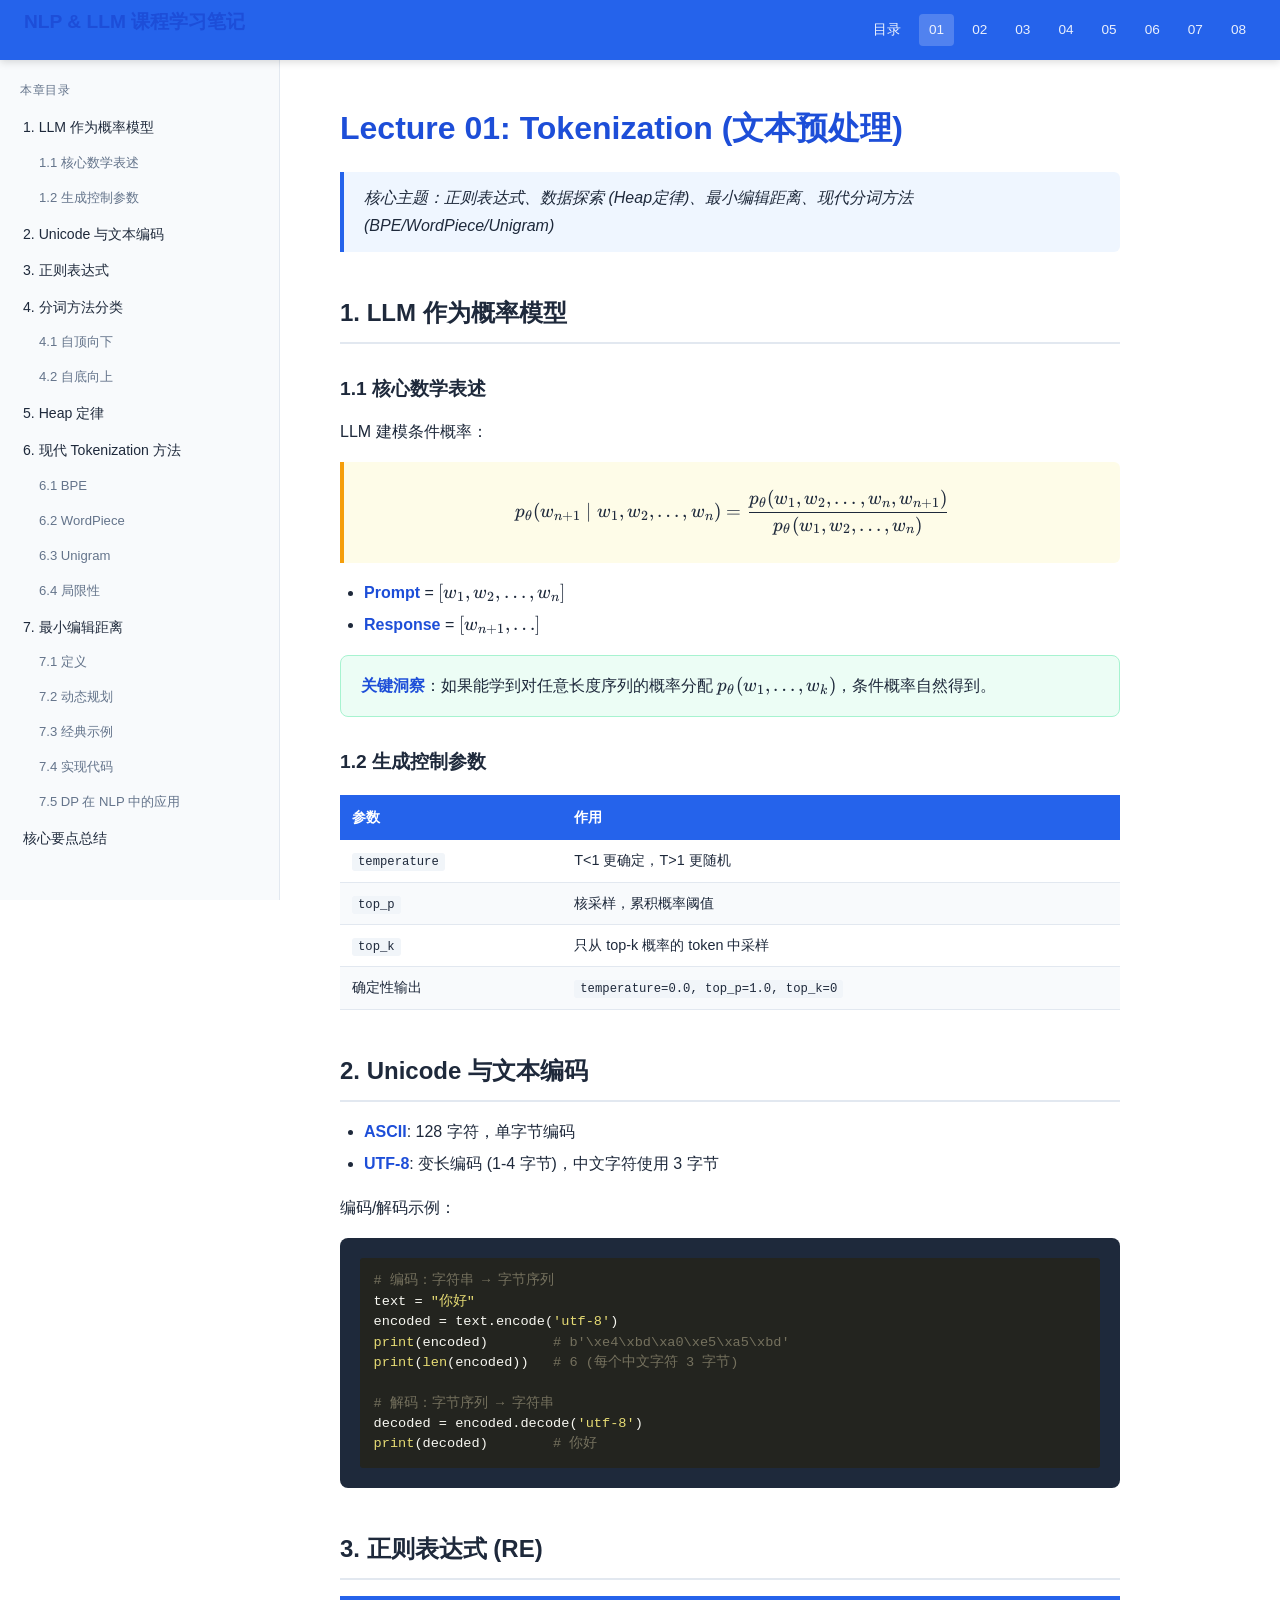
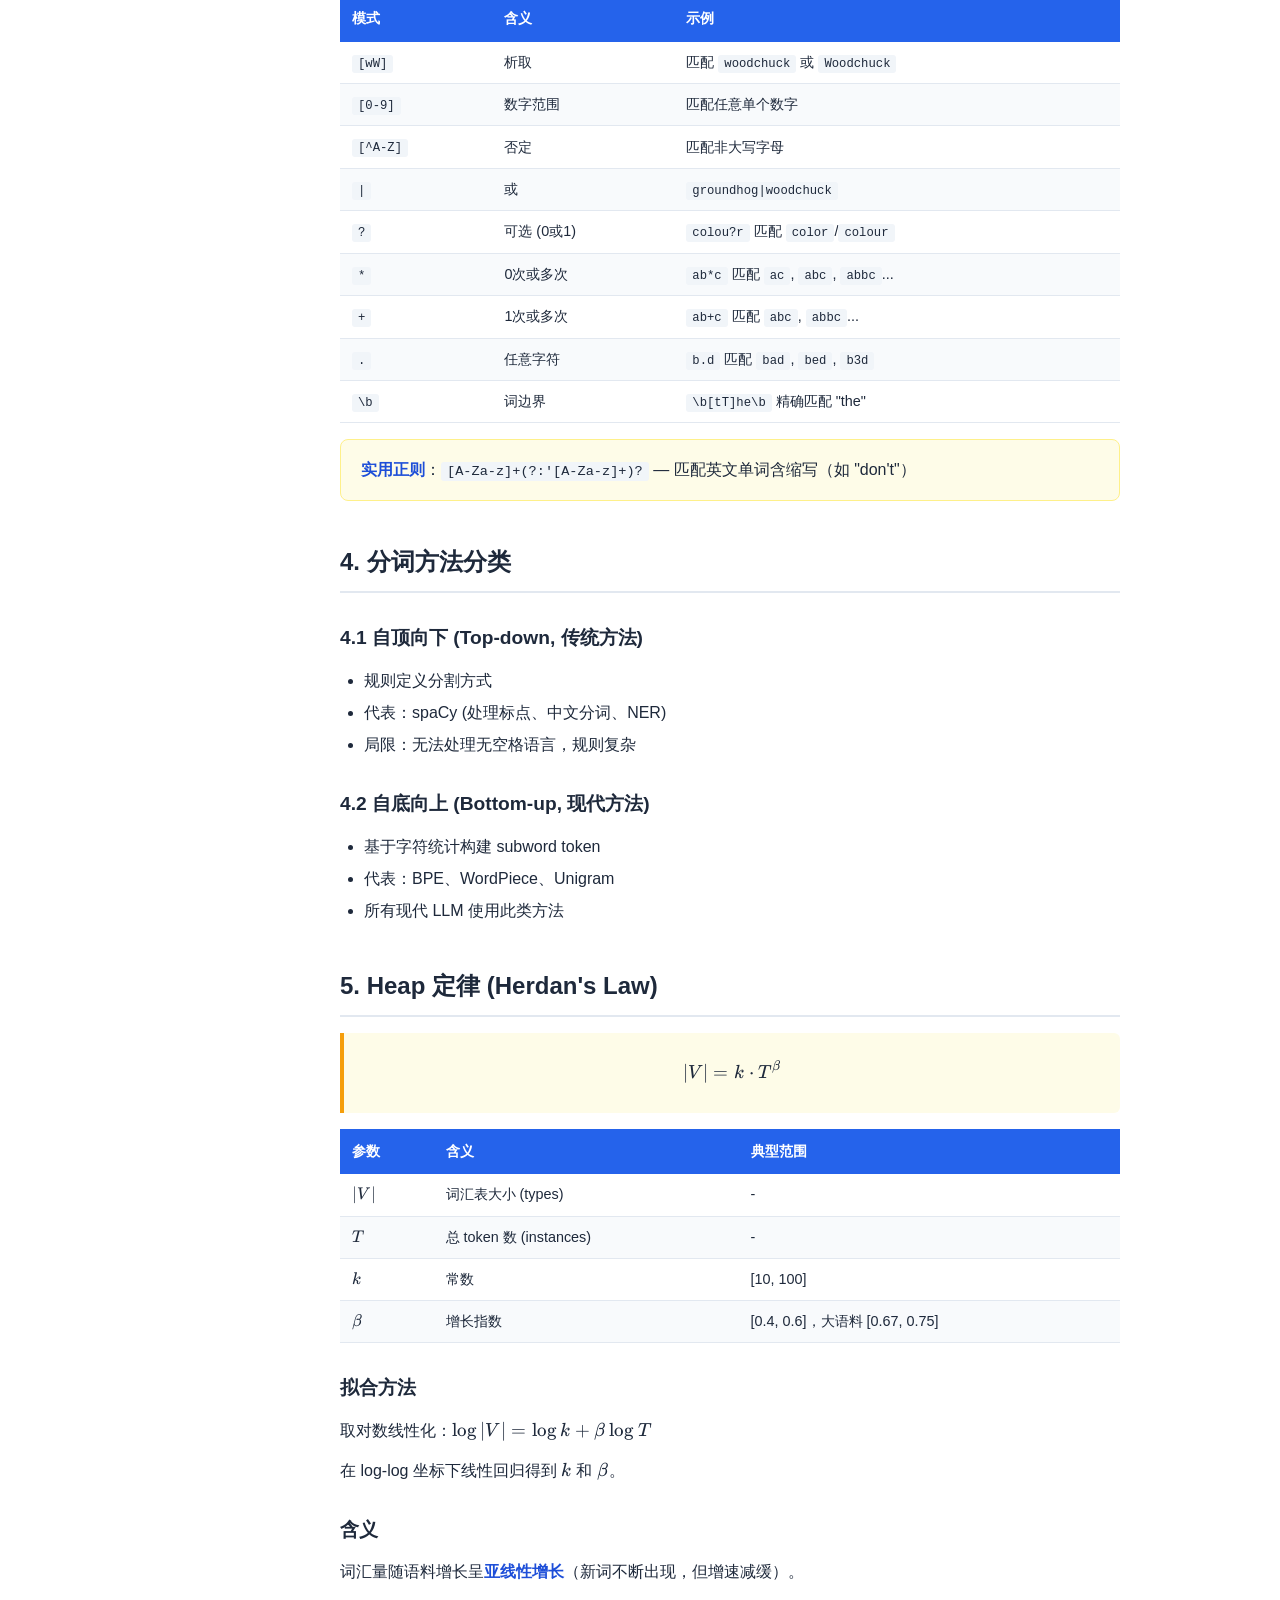
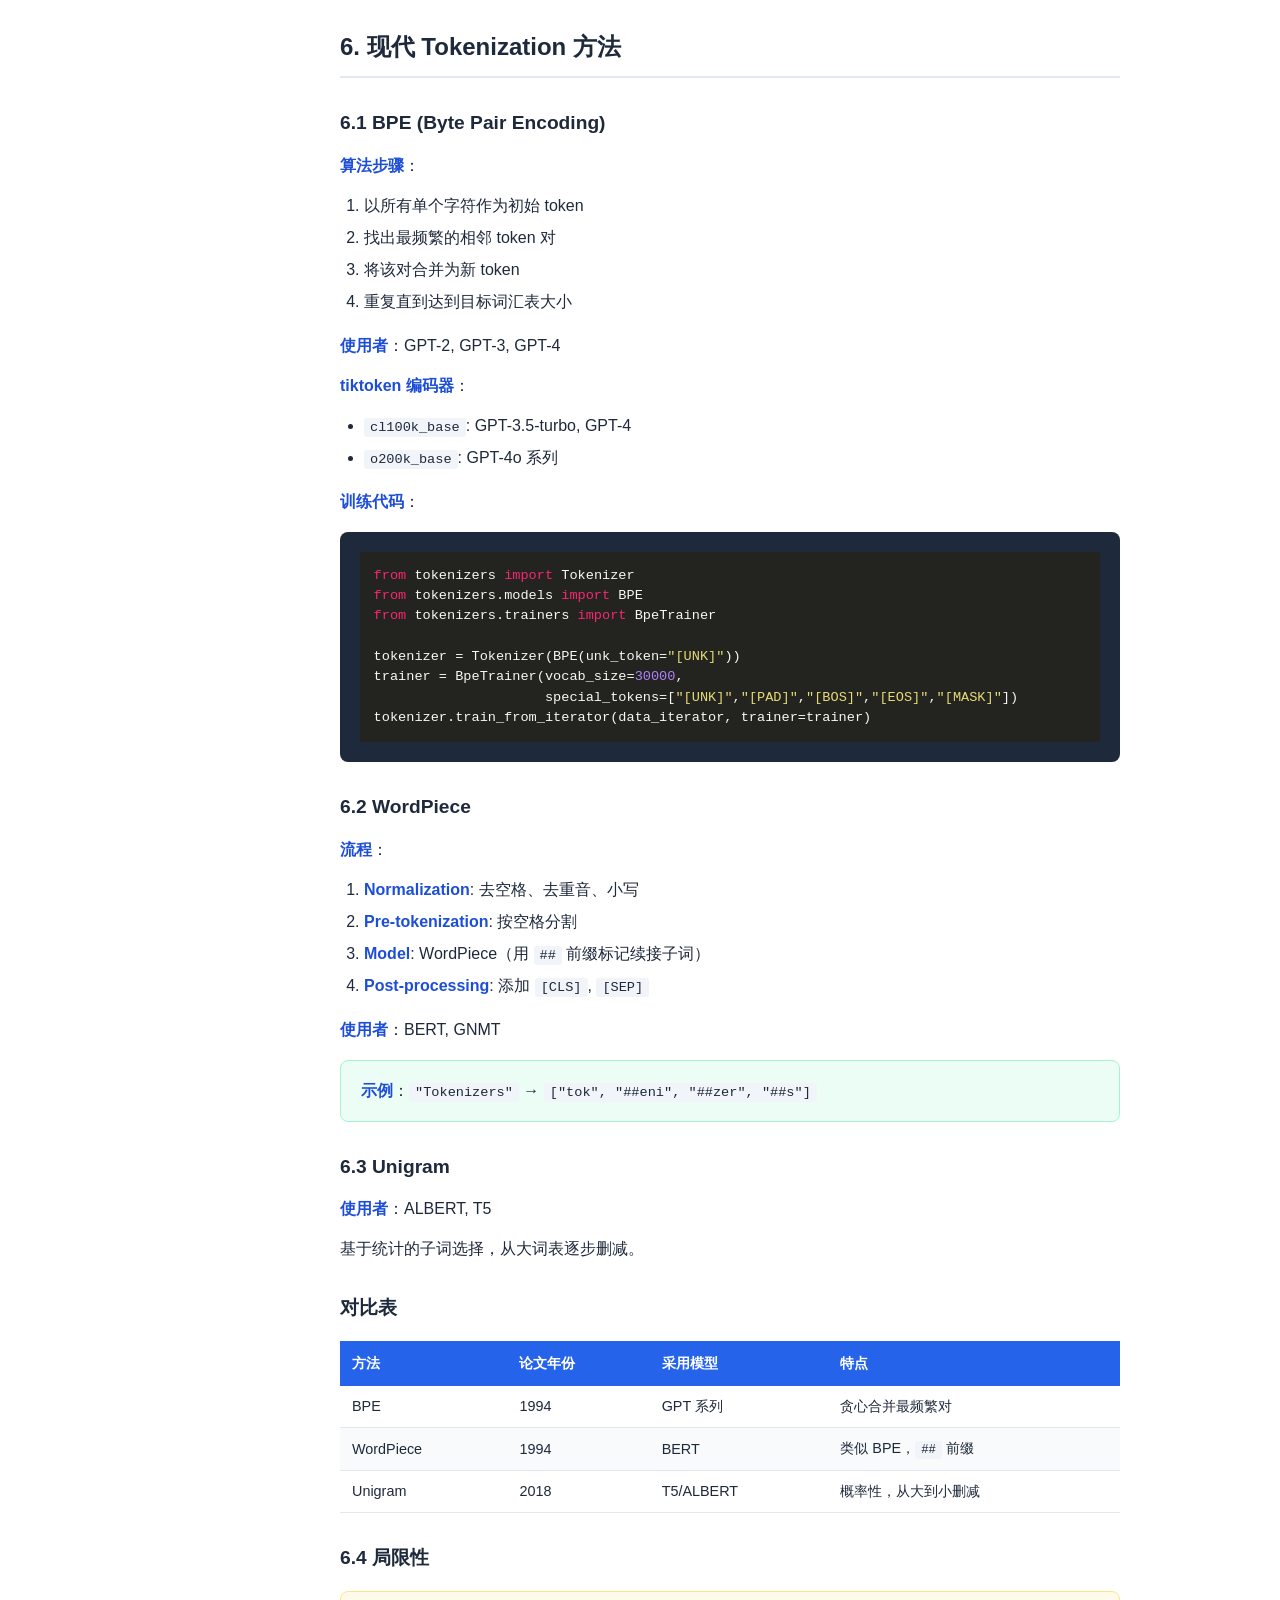
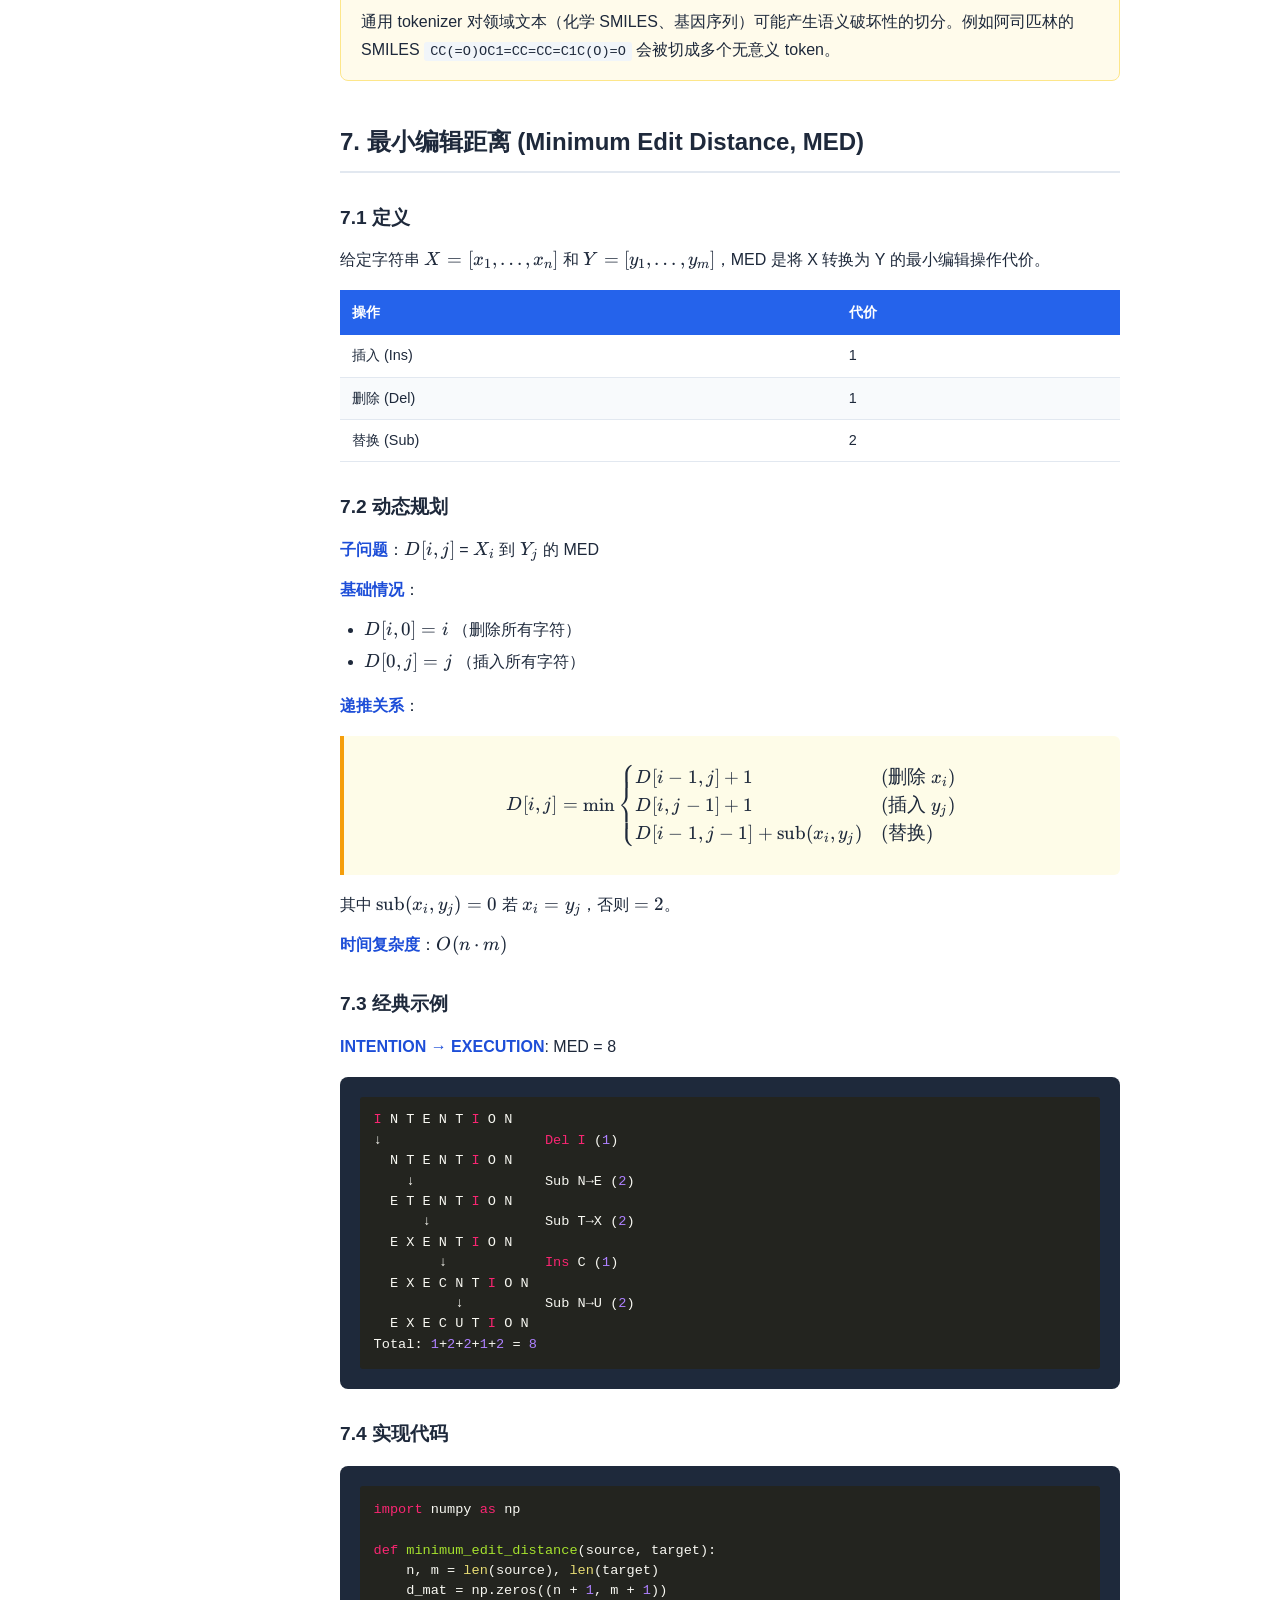
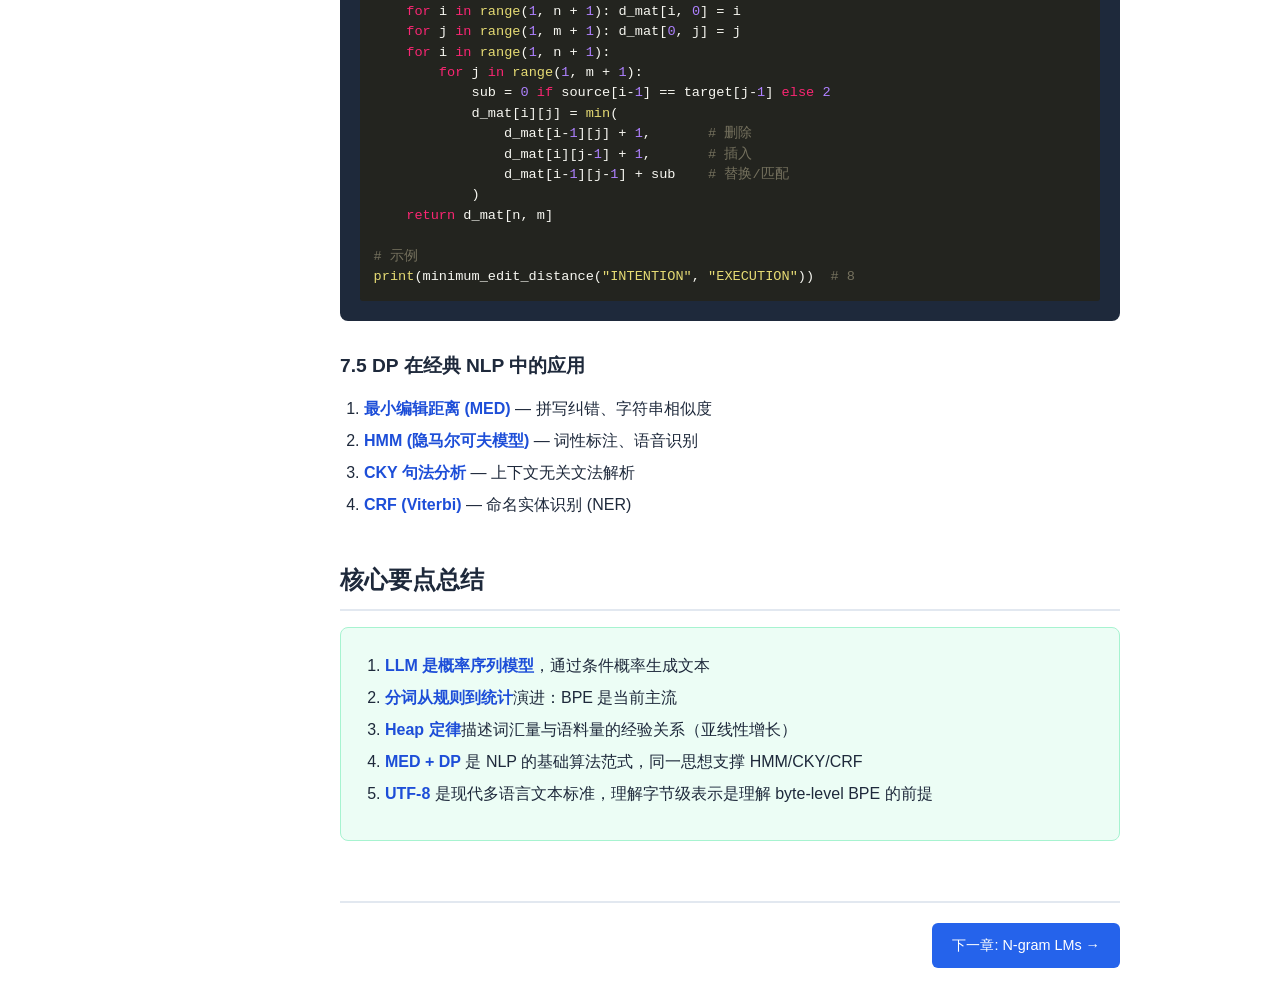
==== 01-tokenization.html @ c8d21414 "Initial commit: LLM course study notes (HTML)" ====
<!DOCTYPE html>
<html lang="zh-CN">
<head>
    <meta charset="UTF-8">
    <meta name="viewport" content="width=device-width, initial-scale=1.0">
    <title>L01: Tokenization - LLM课程笔记</title>
    <link rel="stylesheet" href="assets/katex.min.css">
    <link rel="stylesheet" href="assets/monokai-sublime.min.css">
    <script defer src="assets/katex.min.js"></script>
    <script defer src="assets/auto-render.min.js"></script>
    <script src="assets/highlight.min.js"></script>
    <script src="assets/python.min.js"></script>
    <link rel="stylesheet" href="style.css">
</head>
<body>

<!-- Header -->
<header class="header">
    <h1>NLP &amp; LLM 课程学习笔记</h1>
    <nav class="nav-links">
        <a href="index.html">目录</a>
        <a href="01-tokenization.html" class="active">01</a>
        <a href="02-ngram-lms.html">02</a>
        <a href="03-embeddings.html">03</a>
        <a href="04-neural-lms.html">04</a>
        <a href="05-transformers.html">05</a>
        <a href="06-gpts.html">06</a>
        <a href="07-bert-benchmarks.html">07</a>
        <a href="08-sft-rm-ppo.html">08</a>
    </nav>
</header>

<!-- Sidebar Toggle -->
<button class="sidebar-toggle" id="sidebarToggle">&#9776;</button>

<!-- Sidebar -->
<aside class="sidebar" id="sidebar">
    <div class="toc-title">本章目录</div>
    <a href="#sec1">1. LLM 作为概率模型</a>
    <a href="#sec2" class="sub">1.1 核心数学表述</a>
    <a href="#sec1-2" class="sub">1.2 生成控制参数</a>
    <a href="#sec3">2. Unicode 与文本编码</a>
    <a href="#sec4">3. 正则表达式</a>
    <a href="#sec5">4. 分词方法分类</a>
    <a href="#sec5-1" class="sub">4.1 自顶向下</a>
    <a href="#sec5-2" class="sub">4.2 自底向上</a>
    <a href="#sec6">5. Heap 定律</a>
    <a href="#sec7">6. 现代 Tokenization 方法</a>
    <a href="#sec7-1" class="sub">6.1 BPE</a>
    <a href="#sec7-2" class="sub">6.2 WordPiece</a>
    <a href="#sec7-3" class="sub">6.3 Unigram</a>
    <a href="#sec7-4" class="sub">6.4 局限性</a>
    <a href="#sec8">7. 最小编辑距离</a>
    <a href="#sec8-1" class="sub">7.1 定义</a>
    <a href="#sec8-2" class="sub">7.2 动态规划</a>
    <a href="#sec8-3" class="sub">7.3 经典示例</a>
    <a href="#sec8-4" class="sub">7.4 实现代码</a>
    <a href="#sec8-5" class="sub">7.5 DP 在 NLP 中的应用</a>
    <a href="#summary">核心要点总结</a>
</aside>

<!-- Main Content -->
<main class="main">
    <h1>Lecture 01: Tokenization (文本预处理)</h1>
    <blockquote>
        核心主题：正则表达式、数据探索 (Heap定律)、最小编辑距离、现代分词方法 (BPE/WordPiece/Unigram)
    </blockquote>

    <!-- Section 1 -->
    <h2 id="sec1">1. LLM 作为概率模型</h2>

    <h3 id="sec2">1.1 核心数学表述</h3>
    <p>LLM 建模条件概率：</p>
    <div class="math-block">
        $$p_\theta(w_{n+1} \mid w_1, w_2, \ldots, w_n) = \frac{p_\theta(w_1, w_2, \ldots, w_n, w_{n+1})}{p_\theta(w_1, w_2, \ldots, w_n)}$$
    </div>
    <ul>
        <li><strong>Prompt</strong> = $[w_1, w_2, \ldots, w_n]$</li>
        <li><strong>Response</strong> = $[w_{n+1}, \ldots]$</li>
    </ul>
    <div class="info-box key">
        <strong>关键洞察</strong>：如果能学到对任意长度序列的概率分配 $p_\theta(w_1, \ldots, w_k)$，条件概率自然得到。
    </div>

    <h3 id="sec1-2">1.2 生成控制参数</h3>
    <table>
        <thead>
            <tr>
                <th>参数</th>
                <th>作用</th>
            </tr>
        </thead>
        <tbody>
            <tr>
                <td><code>temperature</code></td>
                <td>T&lt;1 更确定，T&gt;1 更随机</td>
            </tr>
            <tr>
                <td><code>top_p</code></td>
                <td>核采样，累积概率阈值</td>
            </tr>
            <tr>
                <td><code>top_k</code></td>
                <td>只从 top-k 概率的 token 中采样</td>
            </tr>
            <tr>
                <td>确定性输出</td>
                <td><code>temperature=0.0, top_p=1.0, top_k=0</code></td>
            </tr>
        </tbody>
    </table>

    <!-- Section 2 -->
    <h2 id="sec3">2. Unicode 与文本编码</h2>
    <ul>
        <li><strong>ASCII</strong>: 128 字符，单字节编码</li>
        <li><strong>UTF-8</strong>: 变长编码 (1-4 字节)，中文字符使用 3 字节</li>
    </ul>
    <p>编码/解码示例：</p>
    <pre><code class="language-python"># 编码：字符串 → 字节序列
text = "你好"
encoded = text.encode('utf-8')
print(encoded)        # b'\xe4\xbd\xa0\xe5\xa5\xbd'
print(len(encoded))   # 6 (每个中文字符 3 字节)

# 解码：字节序列 → 字符串
decoded = encoded.decode('utf-8')
print(decoded)        # 你好</code></pre>

    <!-- Section 3 -->
    <h2 id="sec4">3. 正则表达式 (RE)</h2>
    <table>
        <thead>
            <tr>
                <th>模式</th>
                <th>含义</th>
                <th>示例</th>
            </tr>
        </thead>
        <tbody>
            <tr>
                <td><code>[wW]</code></td>
                <td>析取</td>
                <td>匹配 <code>woodchuck</code> 或 <code>Woodchuck</code></td>
            </tr>
            <tr>
                <td><code>[0-9]</code></td>
                <td>数字范围</td>
                <td>匹配任意单个数字</td>
            </tr>
            <tr>
                <td><code>[^A-Z]</code></td>
                <td>否定</td>
                <td>匹配非大写字母</td>
            </tr>
            <tr>
                <td><code>|</code></td>
                <td>或</td>
                <td><code>groundhog|woodchuck</code></td>
            </tr>
            <tr>
                <td><code>?</code></td>
                <td>可选 (0或1)</td>
                <td><code>colou?r</code> 匹配 <code>color</code>/<code>colour</code></td>
            </tr>
            <tr>
                <td><code>*</code></td>
                <td>0次或多次</td>
                <td><code>ab*c</code> 匹配 <code>ac</code>, <code>abc</code>, <code>abbc</code>...</td>
            </tr>
            <tr>
                <td><code>+</code></td>
                <td>1次或多次</td>
                <td><code>ab+c</code> 匹配 <code>abc</code>, <code>abbc</code>...</td>
            </tr>
            <tr>
                <td><code>.</code></td>
                <td>任意字符</td>
                <td><code>b.d</code> 匹配 <code>bad</code>, <code>bed</code>, <code>b3d</code></td>
            </tr>
            <tr>
                <td><code>\b</code></td>
                <td>词边界</td>
                <td><code>\b[tT]he\b</code> 精确匹配 "the"</td>
            </tr>
        </tbody>
    </table>
    <div class="info-box formula">
        <strong>实用正则</strong>：<code>[A-Za-z]+(?:'[A-Za-z]+)?</code> — 匹配英文单词含缩写（如 "don't"）
    </div>

    <!-- Section 4 -->
    <h2 id="sec5">4. 分词方法分类</h2>

    <h3 id="sec5-1">4.1 自顶向下 (Top-down, 传统方法)</h3>
    <ul>
        <li>规则定义分割方式</li>
        <li>代表：spaCy (处理标点、中文分词、NER)</li>
        <li>局限：无法处理无空格语言，规则复杂</li>
    </ul>

    <h3 id="sec5-2">4.2 自底向上 (Bottom-up, 现代方法)</h3>
    <ul>
        <li>基于字符统计构建 subword token</li>
        <li>代表：BPE、WordPiece、Unigram</li>
        <li>所有现代 LLM 使用此类方法</li>
    </ul>

    <!-- Section 5 -->
    <h2 id="sec6">5. Heap 定律 (Herdan's Law)</h2>
    <div class="math-block">
        $$|V| = k \cdot T^\beta$$
    </div>
    <table>
        <thead>
            <tr>
                <th>参数</th>
                <th>含义</th>
                <th>典型范围</th>
            </tr>
        </thead>
        <tbody>
            <tr>
                <td>$|V|$</td>
                <td>词汇表大小 (types)</td>
                <td>-</td>
            </tr>
            <tr>
                <td>$T$</td>
                <td>总 token 数 (instances)</td>
                <td>-</td>
            </tr>
            <tr>
                <td>$k$</td>
                <td>常数</td>
                <td>[10, 100]</td>
            </tr>
            <tr>
                <td>$\beta$</td>
                <td>增长指数</td>
                <td>[0.4, 0.6]，大语料 [0.67, 0.75]</td>
            </tr>
        </tbody>
    </table>

    <h3>拟合方法</h3>
    <p>取对数线性化：$\log|V| = \log k + \beta \log T$</p>
    <p>在 log-log 坐标下线性回归得到 $k$ 和 $\beta$。</p>

    <h3>含义</h3>
    <p>词汇量随语料增长呈<strong>亚线性增长</strong>（新词不断出现，但增速减缓）。</p>

    <!-- Section 6 -->
    <h2 id="sec7">6. 现代 Tokenization 方法</h2>

    <h3 id="sec7-1">6.1 BPE (Byte Pair Encoding)</h3>
    <p><strong>算法步骤</strong>：</p>
    <ol>
        <li>以所有单个字符作为初始 token</li>
        <li>找出最频繁的相邻 token 对</li>
        <li>将该对合并为新 token</li>
        <li>重复直到达到目标词汇表大小</li>
    </ol>
    <p><strong>使用者</strong>：GPT-2, GPT-3, GPT-4</p>
    <p><strong>tiktoken 编码器</strong>：</p>
    <ul>
        <li><code>cl100k_base</code>: GPT-3.5-turbo, GPT-4</li>
        <li><code>o200k_base</code>: GPT-4o 系列</li>
    </ul>
    <p><strong>训练代码</strong>：</p>
    <pre><code class="language-python">from tokenizers import Tokenizer
from tokenizers.models import BPE
from tokenizers.trainers import BpeTrainer

tokenizer = Tokenizer(BPE(unk_token="[UNK]"))
trainer = BpeTrainer(vocab_size=30000, 
                     special_tokens=["[UNK]","[PAD]","[BOS]","[EOS]","[MASK]"])
tokenizer.train_from_iterator(data_iterator, trainer=trainer)</code></pre>

    <h3 id="sec7-2">6.2 WordPiece</h3>
    <p><strong>流程</strong>：</p>
    <ol>
        <li><strong>Normalization</strong>: 去空格、去重音、小写</li>
        <li><strong>Pre-tokenization</strong>: 按空格分割</li>
        <li><strong>Model</strong>: WordPiece（用 <code>##</code> 前缀标记续接子词）</li>
        <li><strong>Post-processing</strong>: 添加 <code>[CLS]</code>, <code>[SEP]</code></li>
    </ol>
    <p><strong>使用者</strong>：BERT, GNMT</p>
    <div class="info-box key">
        <strong>示例</strong>：<code>"Tokenizers"</code> → <code>["tok", "##eni", "##zer", "##s"]</code>
    </div>

    <h3 id="sec7-3">6.3 Unigram</h3>
    <p><strong>使用者</strong>：ALBERT, T5</p>
    <p>基于统计的子词选择，从大词表逐步删减。</p>

    <h3>对比表</h3>
    <table>
        <thead>
            <tr>
                <th>方法</th>
                <th>论文年份</th>
                <th>采用模型</th>
                <th>特点</th>
            </tr>
        </thead>
        <tbody>
            <tr>
                <td>BPE</td>
                <td>1994</td>
                <td>GPT 系列</td>
                <td>贪心合并最频繁对</td>
            </tr>
            <tr>
                <td>WordPiece</td>
                <td>1994</td>
                <td>BERT</td>
                <td>类似 BPE，<code>##</code> 前缀</td>
            </tr>
            <tr>
                <td>Unigram</td>
                <td>2018</td>
                <td>T5/ALBERT</td>
                <td>概率性，从大到小删减</td>
            </tr>
        </tbody>
    </table>

    <h3 id="sec7-4">6.4 局限性</h3>
    <div class="info-box warning">
        通用 tokenizer 对领域文本（化学 SMILES、基因序列）可能产生语义破坏性的切分。例如阿司匹林的 SMILES <code>CC(=O)OC1=CC=CC=C1C(O)=O</code> 会被切成多个无意义 token。
    </div>

    <!-- Section 7 -->
    <h2 id="sec8">7. 最小编辑距离 (Minimum Edit Distance, MED)</h2>

    <h3 id="sec8-1">7.1 定义</h3>
    <p>给定字符串 $X = [x_1, \ldots, x_n]$ 和 $Y = [y_1, \ldots, y_m]$，MED 是将 X 转换为 Y 的最小编辑操作代价。</p>
    <table>
        <thead>
            <tr>
                <th>操作</th>
                <th>代价</th>
            </tr>
        </thead>
        <tbody>
            <tr>
                <td>插入 (Ins)</td>
                <td>1</td>
            </tr>
            <tr>
                <td>删除 (Del)</td>
                <td>1</td>
            </tr>
            <tr>
                <td>替换 (Sub)</td>
                <td>2</td>
            </tr>
        </tbody>
    </table>

    <h3 id="sec8-2">7.2 动态规划</h3>
    <p><strong>子问题</strong>：$D[i,j]$ = $X_i$ 到 $Y_j$ 的 MED</p>
    <p><strong>基础情况</strong>：</p>
    <ul>
        <li>$D[i, 0] = i$ （删除所有字符）</li>
        <li>$D[0, j] = j$ （插入所有字符）</li>
    </ul>
    <p><strong>递推关系</strong>：</p>
    <div class="math-block">
        $$D[i,j] = \min \begin{cases} D[i-1, j] + 1 & \text{(删除 } x_i\text{)} \\ D[i, j-1] + 1 & \text{(插入 } y_j\text{)} \\ D[i-1, j-1] + \text{sub}(x_i, y_j) & \text{(替换)} \end{cases}$$
    </div>
    <p>其中 $\text{sub}(x_i, y_j) = 0$ 若 $x_i = y_j$，否则 $= 2$。</p>
    <p><strong>时间复杂度</strong>：$O(n \cdot m)$</p>

    <h3 id="sec8-3">7.3 经典示例</h3>
    <p><strong>INTENTION → EXECUTION</strong>: MED = 8</p>
    <pre><code>I N T E N T I O N
↓                    Del I (1)
  N T E N T I O N
    ↓                Sub N→E (2)
  E T E N T I O N
      ↓              Sub T→X (2)
  E X E N T I O N
        ↓            Ins C (1)
  E X E C N T I O N
          ↓          Sub N→U (2)
  E X E C U T I O N
Total: 1+2+2+1+2 = 8</code></pre>

    <h3 id="sec8-4">7.4 实现代码</h3>
    <pre><code class="language-python">import numpy as np

def minimum_edit_distance(source, target):
    n, m = len(source), len(target)
    d_mat = np.zeros((n + 1, m + 1))
    for i in range(1, n + 1): d_mat[i, 0] = i
    for j in range(1, m + 1): d_mat[0, j] = j
    for i in range(1, n + 1):
        for j in range(1, m + 1):
            sub = 0 if source[i-1] == target[j-1] else 2
            d_mat[i][j] = min(
                d_mat[i-1][j] + 1,       # 删除
                d_mat[i][j-1] + 1,       # 插入
                d_mat[i-1][j-1] + sub    # 替换/匹配
            )
    return d_mat[n, m]

# 示例
print(minimum_edit_distance("INTENTION", "EXECUTION"))  # 8</code></pre>

    <h3 id="sec8-5">7.5 DP 在经典 NLP 中的应用</h3>
    <ol>
        <li><strong>最小编辑距离 (MED)</strong> — 拼写纠错、字符串相似度</li>
        <li><strong>HMM (隐马尔可夫模型)</strong> — 词性标注、语音识别</li>
        <li><strong>CKY 句法分析</strong> — 上下文无关文法解析</li>
        <li><strong>CRF (Viterbi)</strong> — 命名实体识别 (NER)</li>
    </ol>

    <!-- Summary -->
    <h2 id="summary">核心要点总结</h2>
    <div class="info-box key">
        <ol>
            <li><strong>LLM 是概率序列模型</strong>，通过条件概率生成文本</li>
            <li><strong>分词从规则到统计</strong>演进：BPE 是当前主流</li>
            <li><strong>Heap 定律</strong>描述词汇量与语料量的经验关系（亚线性增长）</li>
            <li><strong>MED + DP</strong> 是 NLP 的基础算法范式，同一思想支撑 HMM/CKY/CRF</li>
            <li><strong>UTF-8</strong> 是现代多语言文本标准，理解字节级表示是理解 byte-level BPE 的前提</li>
        </ol>
    </div>

    <!-- Page Navigation -->
    <div class="page-nav">
        <span></span>
        <a href="02-ngram-lms.html">下一章: N-gram LMs &rarr;</a>
    </div>
</main>

<script>
    hljs.highlightAll();

    // Sidebar toggle
    var sidebar = document.getElementById('sidebar');
    var toggle = document.getElementById('sidebarToggle');
    if (toggle) {
        toggle.addEventListener('click', function() {
            sidebar.classList.toggle('open');
        });
    }
    // Close sidebar on link click (mobile)
    if (sidebar) {
        sidebar.querySelectorAll('a').forEach(function(link) {
            link.addEventListener('click', function() {
                if (window.innerWidth <= 1024) {
                    sidebar.classList.remove('open');
                }
            });
        });
    }
</script>
<script>
    document.addEventListener("DOMContentLoaded", function() {
        renderMathInElement(document.body, {
            delimiters: [
                {left: "$$", right: "$$", display: true},
                {left: "$", right: "$", display: false}
            ],
            throwOnError: false
        });
    });
</script>
</body>
</html>
---- assets/monokai-sublime.min.css ----
pre code.hljs{display:block;overflow-x:auto;padding:1em}code.hljs{padding:3px 5px}.hljs{background:#23241f;color:#f8f8f2}.hljs-subst,.hljs-tag{color:#f8f8f2}.hljs-emphasis,.hljs-strong{color:#a8a8a2}.hljs-bullet,.hljs-link,.hljs-literal,.hljs-number,.hljs-quote,.hljs-regexp{color:#ae81ff}.hljs-code,.hljs-section,.hljs-selector-class,.hljs-title{color:#a6e22e}.hljs-strong{font-weight:700}.hljs-emphasis{font-style:italic}.hljs-attr,.hljs-keyword,.hljs-name,.hljs-selector-tag{color:#f92672}.hljs-attribute,.hljs-symbol{color:#66d9ef}.hljs-class .hljs-title,.hljs-params,.hljs-title.class_{color:#f8f8f2}.hljs-addition,.hljs-built_in,.hljs-selector-attr,.hljs-selector-id,.hljs-selector-pseudo,.hljs-string,.hljs-template-variable,.hljs-type,.hljs-variable{color:#e6db74}.hljs-comment,.hljs-deletion,.hljs-meta{color:#75715e}
---- style.css ----
/* LLM Course Study Notes - CSS */
:root {
    --primary: #2563eb;
    --primary-dark: #1d4ed8;
    --bg: #ffffff;
    --bg-alt: #f8fafc;
    --bg-code: #1e293b;
    --text: #1e293b;
    --text-light: #64748b;
    --border: #e2e8f0;
    --accent: #f59e0b;
    --success: #10b981;
    --sidebar-w: 280px;
    --header-h: 60px;
}

* { margin: 0; padding: 0; box-sizing: border-box; }

html { scroll-behavior: smooth; }

body {
    font-family: -apple-system, BlinkMacSystemFont, 'Segoe UI', 'Noto Sans SC', sans-serif;
    line-height: 1.75;
    color: var(--text);
    background: var(--bg);
}

/* Header */
.header {
    position: fixed;
    top: 0;
    left: 0;
    right: 0;
    height: var(--header-h);
    background: var(--primary);
    color: white;
    display: flex;
    align-items: center;
    padding: 0 24px;
    z-index: 1000;
    box-shadow: 0 2px 8px rgba(0,0,0,0.15);
}

.header h1 {
    font-size: 1.2rem;
    font-weight: 600;
}

.header .nav-links {
    margin-left: auto;
    display: flex;
    gap: 8px;
}

.header .nav-links a {
    color: rgba(255,255,255,0.9);
    text-decoration: none;
    font-size: 0.85rem;
    padding: 4px 10px;
    border-radius: 4px;
    transition: background 0.2s;
}

.header .nav-links a:hover,
.header .nav-links a.active {
    background: rgba(255,255,255,0.2);
}

/* Sidebar */
.sidebar {
    position: fixed;
    top: var(--header-h);
    left: 0;
    width: var(--sidebar-w);
    height: calc(100vh - var(--header-h));
    background: var(--bg-alt);
    border-right: 1px solid var(--border);
    overflow-y: auto;
    padding: 20px 0;
    z-index: 900;
    transition: transform 0.3s;
}

.sidebar-toggle {
    display: none;
    position: fixed;
    top: calc(var(--header-h) + 10px);
    left: 10px;
    z-index: 950;
    background: var(--primary);
    color: white;
    border: none;
    border-radius: 4px;
    padding: 8px 12px;
    cursor: pointer;
    font-size: 1.1rem;
}

.sidebar .toc-title {
    font-size: 0.75rem;
    text-transform: uppercase;
    letter-spacing: 0.05em;
    color: var(--text-light);
    padding: 0 20px;
    margin-bottom: 8px;
}

.sidebar a {
    display: block;
    padding: 6px 20px;
    color: var(--text);
    text-decoration: none;
    font-size: 0.88rem;
    border-left: 3px solid transparent;
    transition: all 0.2s;
}

.sidebar a:hover {
    background: var(--border);
    border-left-color: var(--primary);
}

.sidebar a.active {
    color: var(--primary);
    border-left-color: var(--primary);
    font-weight: 600;
}

.sidebar a.sub {
    padding-left: 36px;
    font-size: 0.82rem;
    color: var(--text-light);
}

/* Main content */
.main {
    margin-left: var(--sidebar-w);
    margin-top: var(--header-h);
    padding: 40px 60px;
    max-width: 900px;
}

/* Typography */
h1 { font-size: 2rem; margin-bottom: 16px; color: var(--primary-dark); }
h2 { font-size: 1.5rem; margin: 40px 0 16px; padding-bottom: 8px; border-bottom: 2px solid var(--border); }
h3 { font-size: 1.2rem; margin: 28px 0 12px; color: var(--text); }
h4 { font-size: 1rem; margin: 20px 0 8px; }
p { margin-bottom: 12px; }
strong { color: var(--primary-dark); }

/* Lists */
ul, ol { margin: 8px 0 16px 24px; }
li { margin-bottom: 4px; }

/* Tables */
table {
    width: 100%;
    border-collapse: collapse;
    margin: 16px 0;
    font-size: 0.9rem;
}

th {
    background: var(--primary);
    color: white;
    padding: 10px 12px;
    text-align: left;
    font-weight: 600;
}

td {
    padding: 8px 12px;
    border-bottom: 1px solid var(--border);
}

tr:nth-child(even) { background: var(--bg-alt); }
tr:hover { background: #e0e7ff; }

/* Code */
code {
    font-family: 'JetBrains Mono', 'Fira Code', 'Menlo', monospace;
    background: #f1f5f9;
    padding: 2px 6px;
    border-radius: 3px;
    font-size: 0.85em;
}

pre {
    background: var(--bg-code);
    color: #e2e8f0;
    padding: 20px;
    border-radius: 8px;
    overflow-x: auto;
    margin: 16px 0;
    line-height: 1.5;
}

pre code {
    background: none;
    padding: 0;
    color: inherit;
    font-size: 0.85rem;
}

/* Math */
.math-block {
    overflow-x: auto;
    margin: 16px 0;
    padding: 12px;
    background: #fefce8;
    border-left: 4px solid var(--accent);
    border-radius: 0 6px 6px 0;
}

/* Blockquote */
blockquote {
    border-left: 4px solid var(--primary);
    background: #eff6ff;
    padding: 12px 20px;
    margin: 16px 0;
    border-radius: 0 6px 6px 0;
    font-style: italic;
}

/* Info boxes */
.info-box {
    padding: 16px 20px;
    border-radius: 8px;
    margin: 16px 0;
}

.info-box.key {
    background: #ecfdf5;
    border: 1px solid #a7f3d0;
}

.info-box.warning {
    background: #fffbeb;
    border: 1px solid #fde68a;
}

.info-box.formula {
    background: #fefce8;
    border: 1px solid #fef08a;
}

/* Navigation buttons */
.page-nav {
    display: flex;
    justify-content: space-between;
    margin-top: 60px;
    padding-top: 20px;
    border-top: 2px solid var(--border);
}

.page-nav a {
    display: inline-flex;
    align-items: center;
    gap: 8px;
    padding: 10px 20px;
    background: var(--primary);
    color: white;
    text-decoration: none;
    border-radius: 6px;
    font-size: 0.9rem;
    transition: background 0.2s;
}

.page-nav a:hover { background: var(--primary-dark); }

/* Chapter cards (index page) */
.chapter-grid {
    display: grid;
    grid-template-columns: repeat(auto-fill, minmax(320px, 1fr));
    gap: 20px;
    margin: 24px 0;
}

.chapter-card {
    border: 1px solid var(--border);
    border-radius: 10px;
    padding: 24px;
    transition: transform 0.2s, box-shadow 0.2s;
}

.chapter-card:hover {
    transform: translateY(-2px);
    box-shadow: 0 4px 12px rgba(0,0,0,0.1);
}

.chapter-card h3 {
    margin: 0 0 8px;
    color: var(--primary);
}

.chapter-card p {
    font-size: 0.9rem;
    color: var(--text-light);
}

.chapter-card a {
    display: inline-block;
    margin-top: 12px;
    color: var(--primary);
    text-decoration: none;
    font-weight: 600;
    font-size: 0.85rem;
}

/* Roadmap */
.roadmap {
    background: var(--bg-alt);
    border: 1px solid var(--border);
    border-radius: 10px;
    padding: 24px;
    margin: 24px 0;
}

.roadmap pre {
    background: transparent;
    color: var(--text);
    padding: 0;
    margin: 0;
}

/* Badge */
.badge {
    display: inline-block;
    padding: 2px 8px;
    border-radius: 10px;
    font-size: 0.75rem;
    font-weight: 600;
    margin-left: 8px;
}

.badge.star { background: #fef3c7; color: #92400e; }

/* Responsive */
@media (max-width: 1024px) {
    .sidebar { transform: translateX(-100%); }
    .sidebar.open { transform: translateX(0); }
    .sidebar-toggle { display: block; }
    .main { margin-left: 0; padding: 30px 20px; }
}

@media (max-width: 600px) {
    .main { padding: 20px 16px; }
    .header h1 { font-size: 1rem; }
    .chapter-grid { grid-template-columns: 1fr; }
    table { font-size: 0.8rem; }
    .page-nav { flex-direction: column; gap: 10px; }
}

/* Scrollbar */
.sidebar::-webkit-scrollbar { width: 4px; }
.sidebar::-webkit-scrollbar-thumb { background: var(--border); border-radius: 2px; }

/* Print */
@media print {
    .header, .sidebar, .sidebar-toggle, .page-nav { display: none; }
    .main { margin: 0; padding: 20px; max-width: 100%; }
}
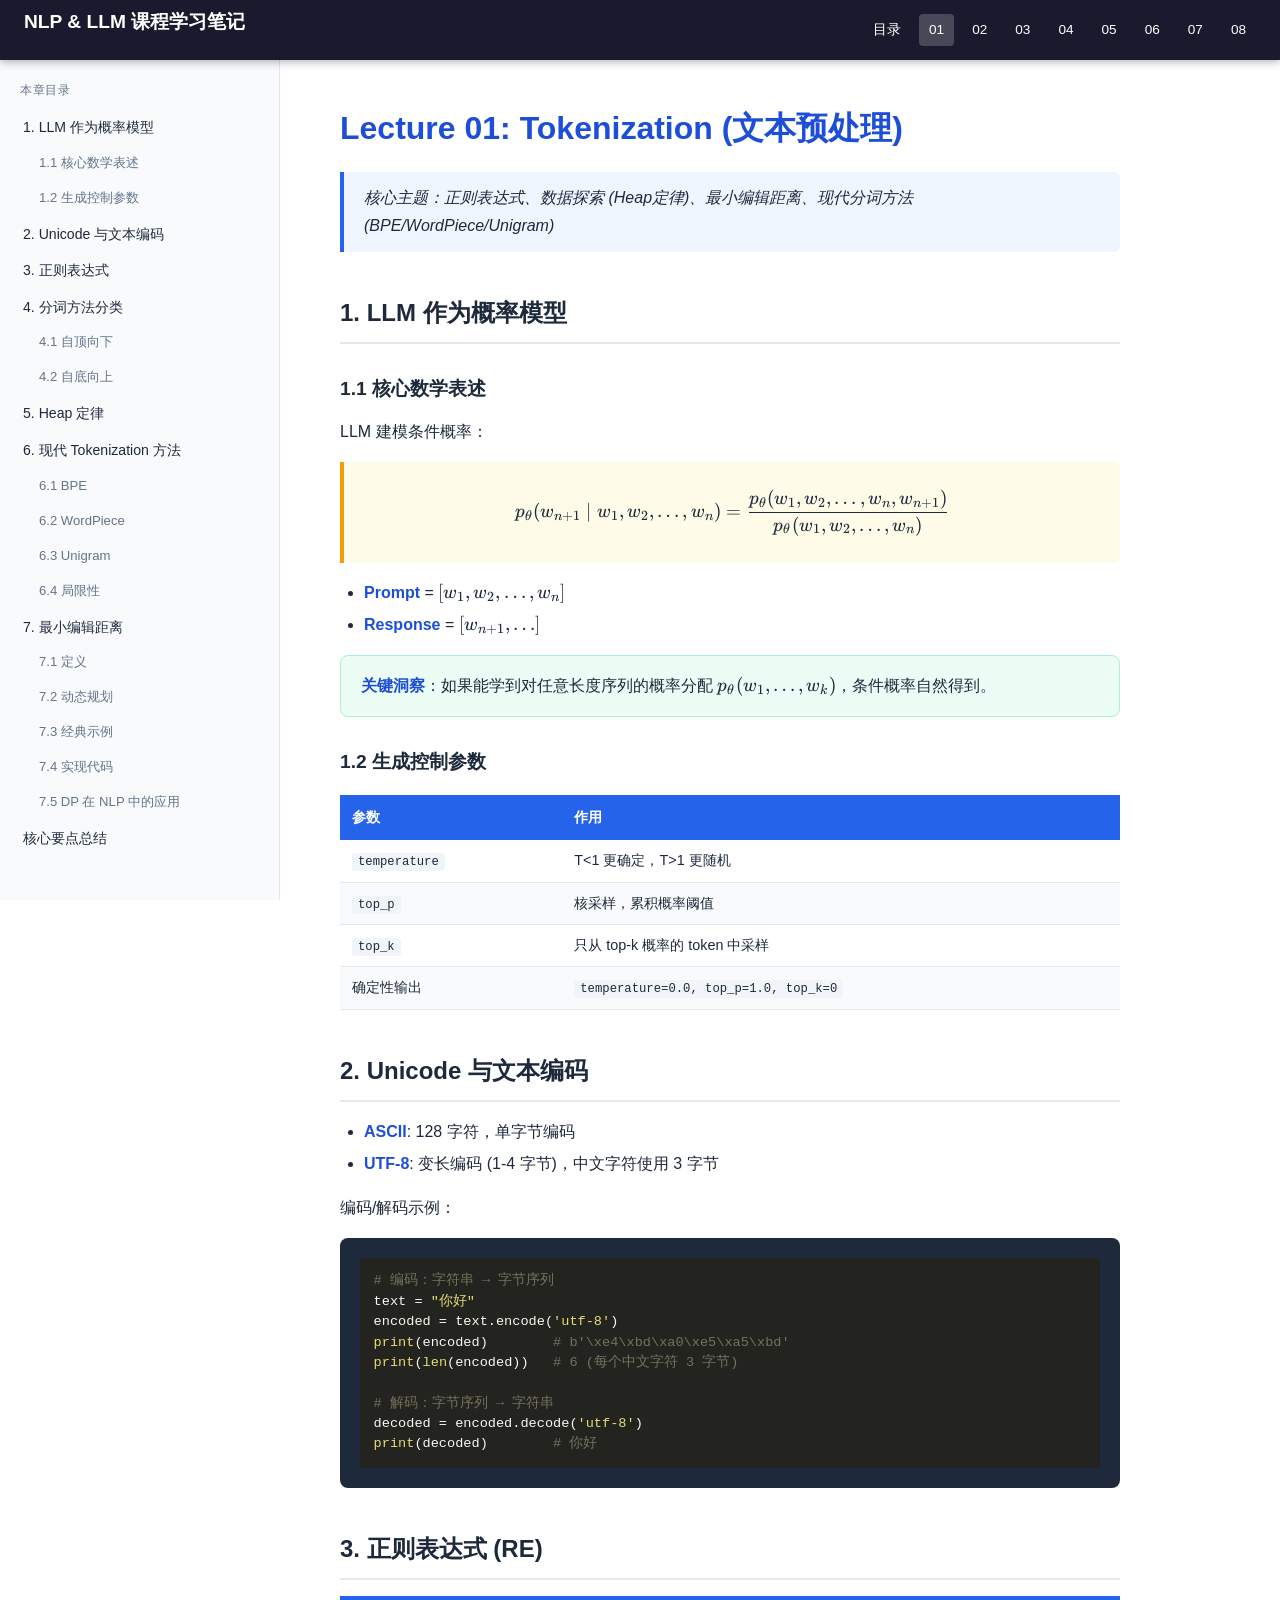
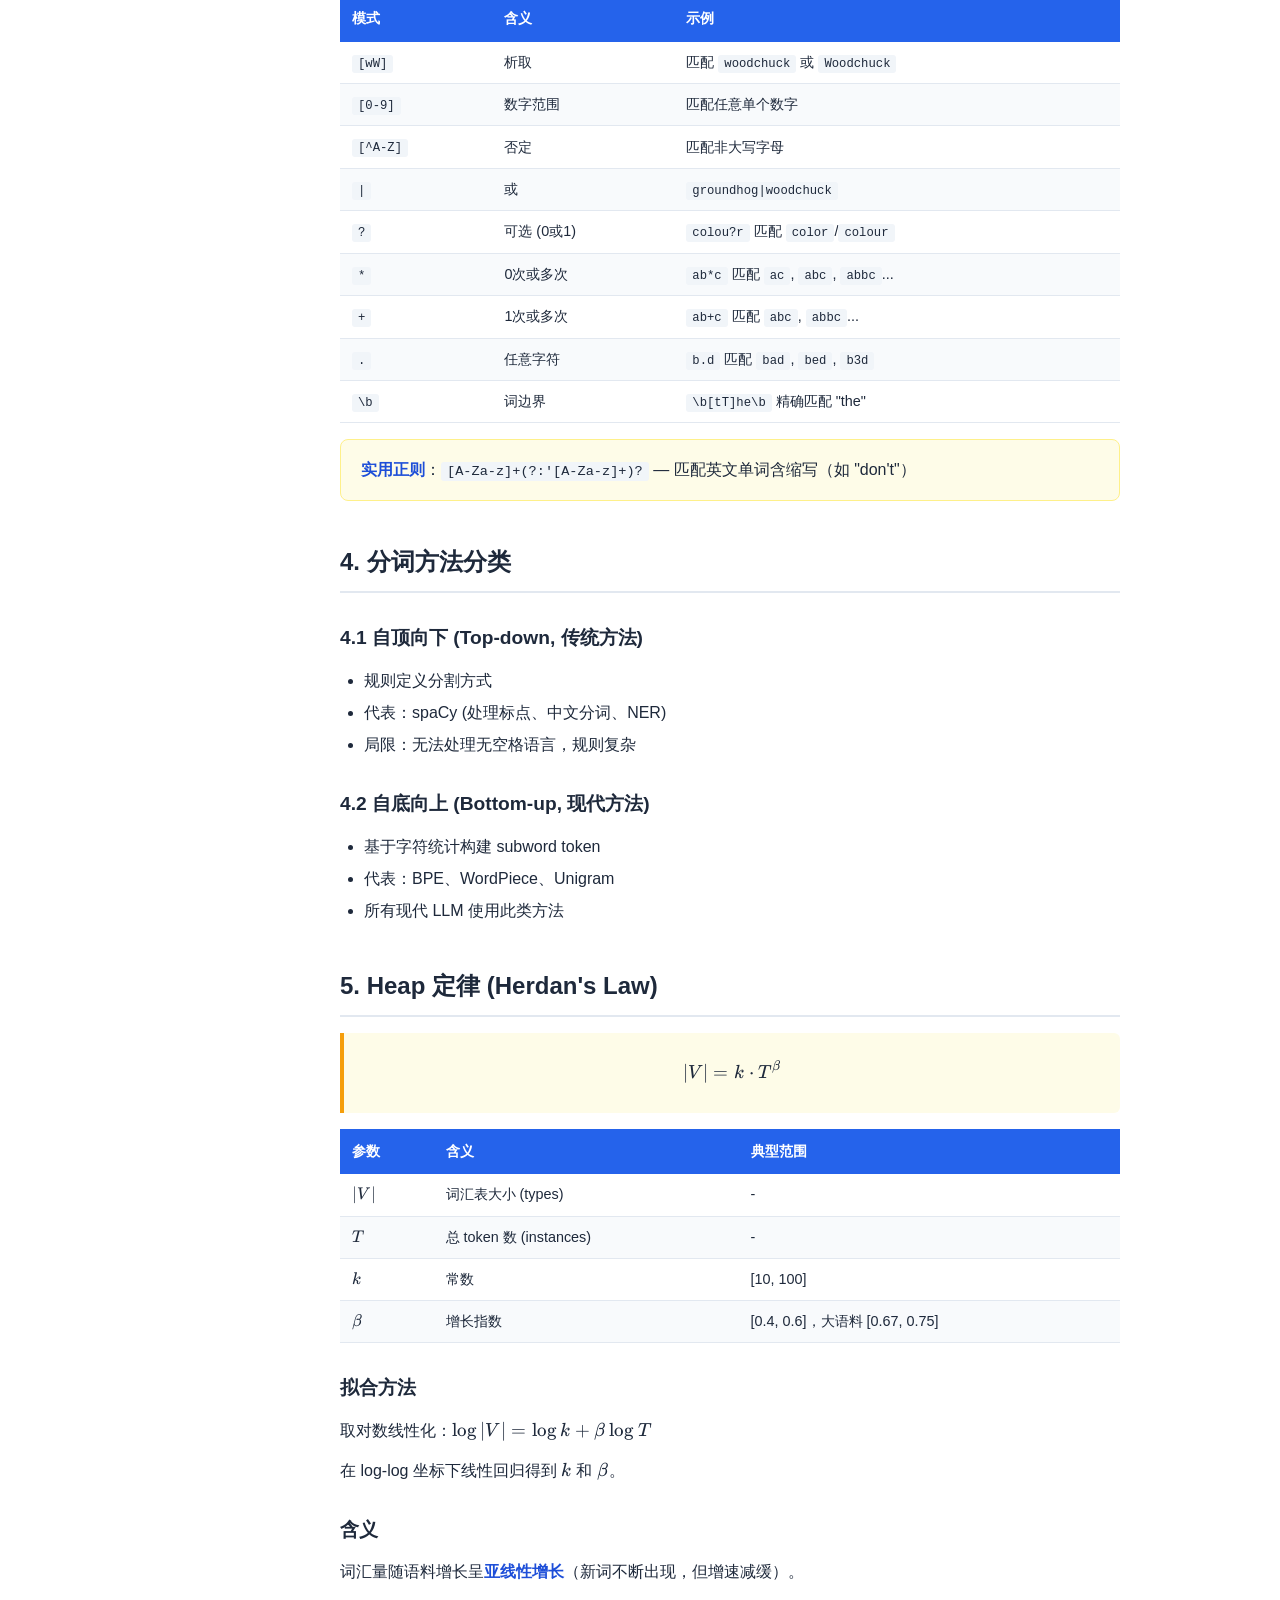
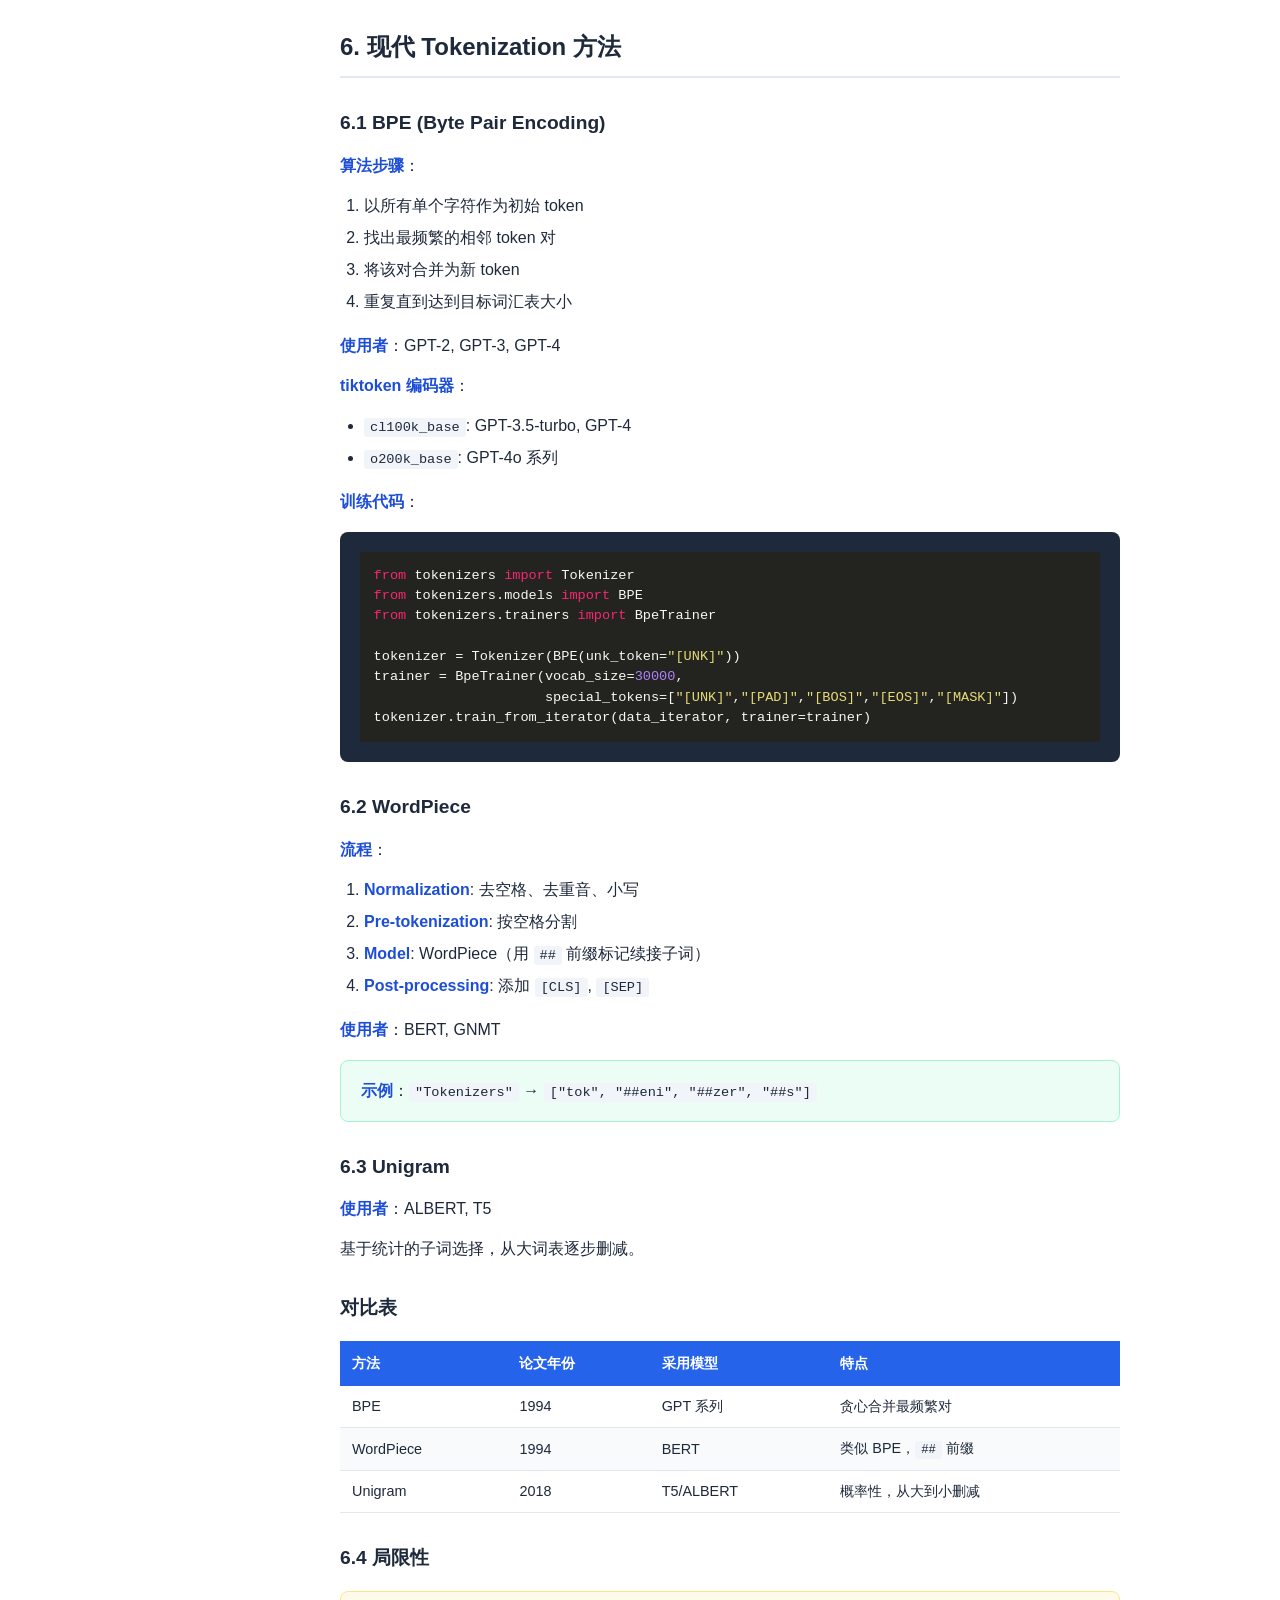
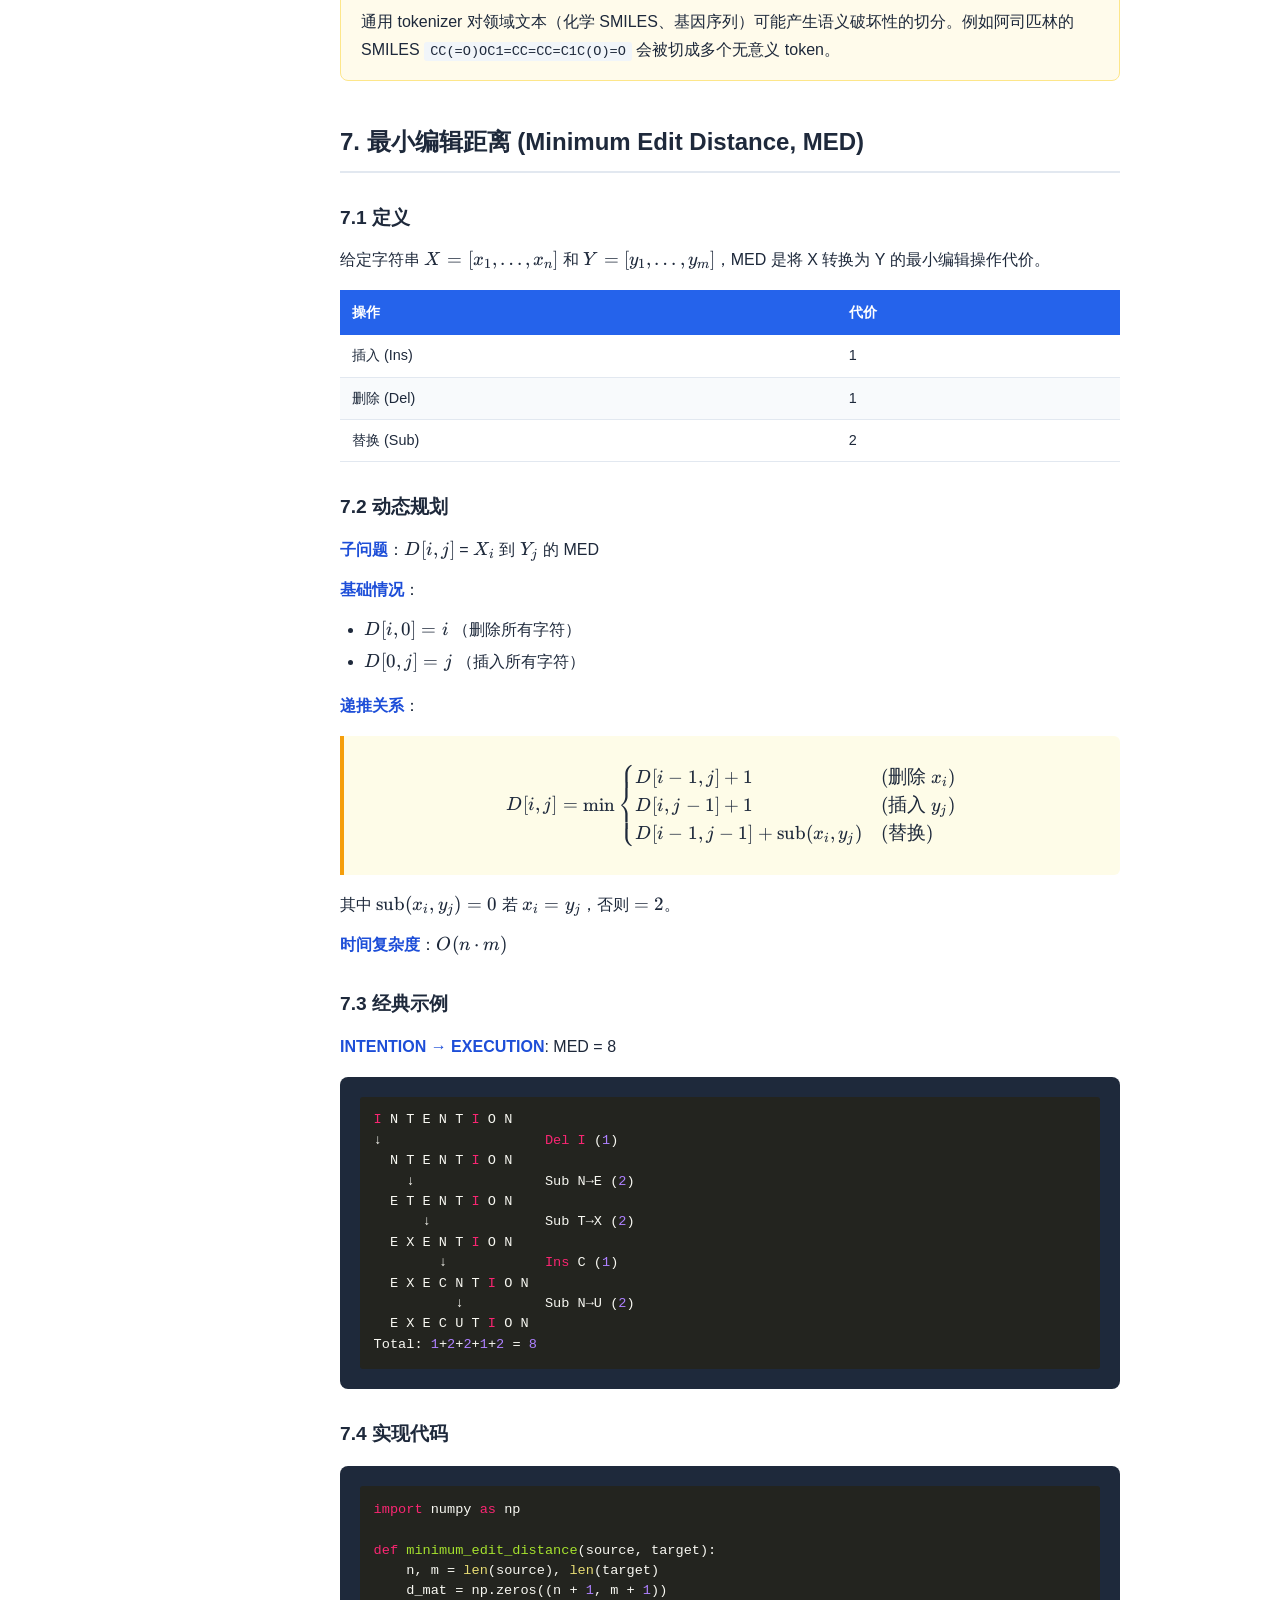
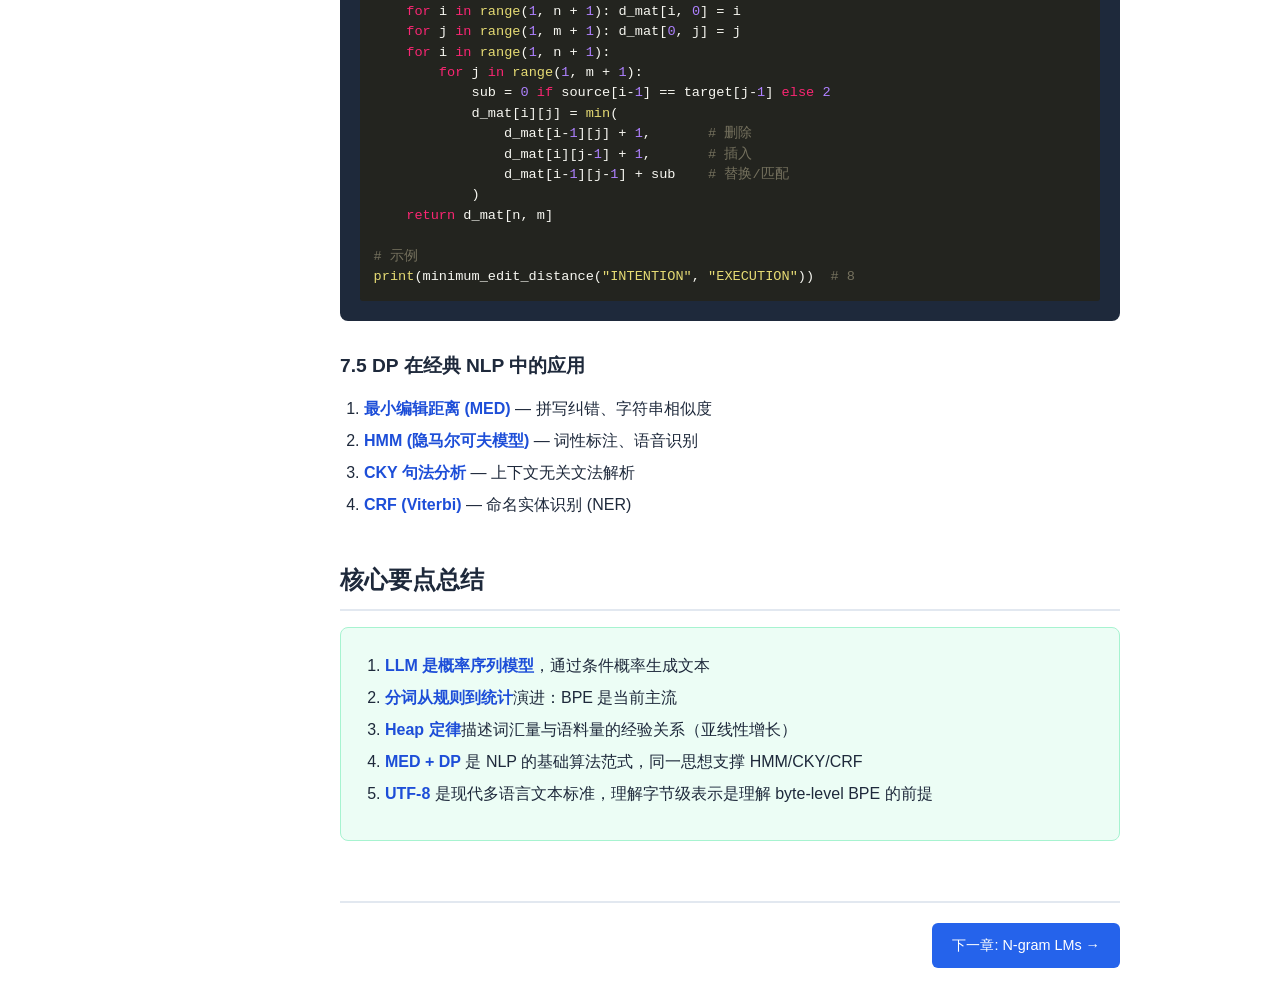
==== commit 4b32827e: "fix: rename HTML files to match URLs (remove trailing s) and fix all cross-references" ====
--- a/01-tokenization.html
+++ b/01-tokenization.html
@@ -20,11 +20,11 @@
     <nav class="nav-links">
         <a href="index.html">目录</a>
         <a href="01-tokenization.html" class="active">01</a>
-        <a href="02-ngram-lms.html">02</a>
+        <a href="02-ngram-lm.html">02</a>
         <a href="03-embeddings.html">03</a>
-        <a href="04-neural-lms.html">04</a>
-        <a href="05-transformers.html">05</a>
-        <a href="06-gpts.html">06</a>
+        <a href="04-neural-lm.html">04</a>
+        <a href="05-transformer.html">05</a>
+        <a href="06-gpt.html">06</a>
         <a href="07-bert-benchmarks.html">07</a>
         <a href="08-sft-rm-ppo.html">08</a>
     </nav>
@@ -432,7 +432,7 @@
     <!-- Page Navigation -->
     <div class="page-nav">
         <span></span>
-        <a href="02-ngram-lms.html">下一章: N-gram LMs &rarr;</a>
+        <a href="02-ngram-lm.html">下一章: N-gram LMs &rarr;</a>
     </div>
 </main>
 
--- a/style.css
+++ b/style.css
@@ -32,18 +32,19 @@
     left: 0;
     right: 0;
     height: var(--header-h);
-    background: var(--primary);
-    color: white;
+    background: #1a1a2e;
+    color: #ffffff;
     display: flex;
     align-items: center;
     padding: 0 24px;
     z-index: 1000;
-    box-shadow: 0 2px 8px rgba(0,0,0,0.15);
+    box-shadow: 0 2px 8px rgba(0,0,0,0.3);
 }
 
 .header h1 {
     font-size: 1.2rem;
     font-weight: 600;
+    color: #ffffff;
 }
 
 .header .nav-links {
@@ -52,8 +53,10 @@
     gap: 8px;
 }
 
-.header .nav-links a {
-    color: rgba(255,255,255,0.9);
+.header .nav-links a,
+.header .nav-links a:visited,
+.header .nav-links a:link {
+    color: #ffffff;
     text-decoration: none;
     font-size: 0.85rem;
     padding: 4px 10px;
@@ -105,7 +108,9 @@
     margin-bottom: 8px;
 }
 
-.sidebar a {
+.sidebar a,
+.sidebar a:visited,
+.sidebar a:link {
     display: block;
     padding: 6px 20px;
     color: var(--text);
@@ -253,7 +258,9 @@
     border-top: 2px solid var(--border);
 }
 
-.page-nav a {
+.page-nav a,
+.page-nav a:visited,
+.page-nav a:link {
     display: inline-flex;
     align-items: center;
     gap: 8px;
@@ -298,7 +305,9 @@
     color: var(--text-light);
 }
 
-.chapter-card a {
+.chapter-card a,
+.chapter-card a:visited,
+.chapter-card a:link {
     display: inline-block;
     margin-top: 12px;
     color: var(--primary);
